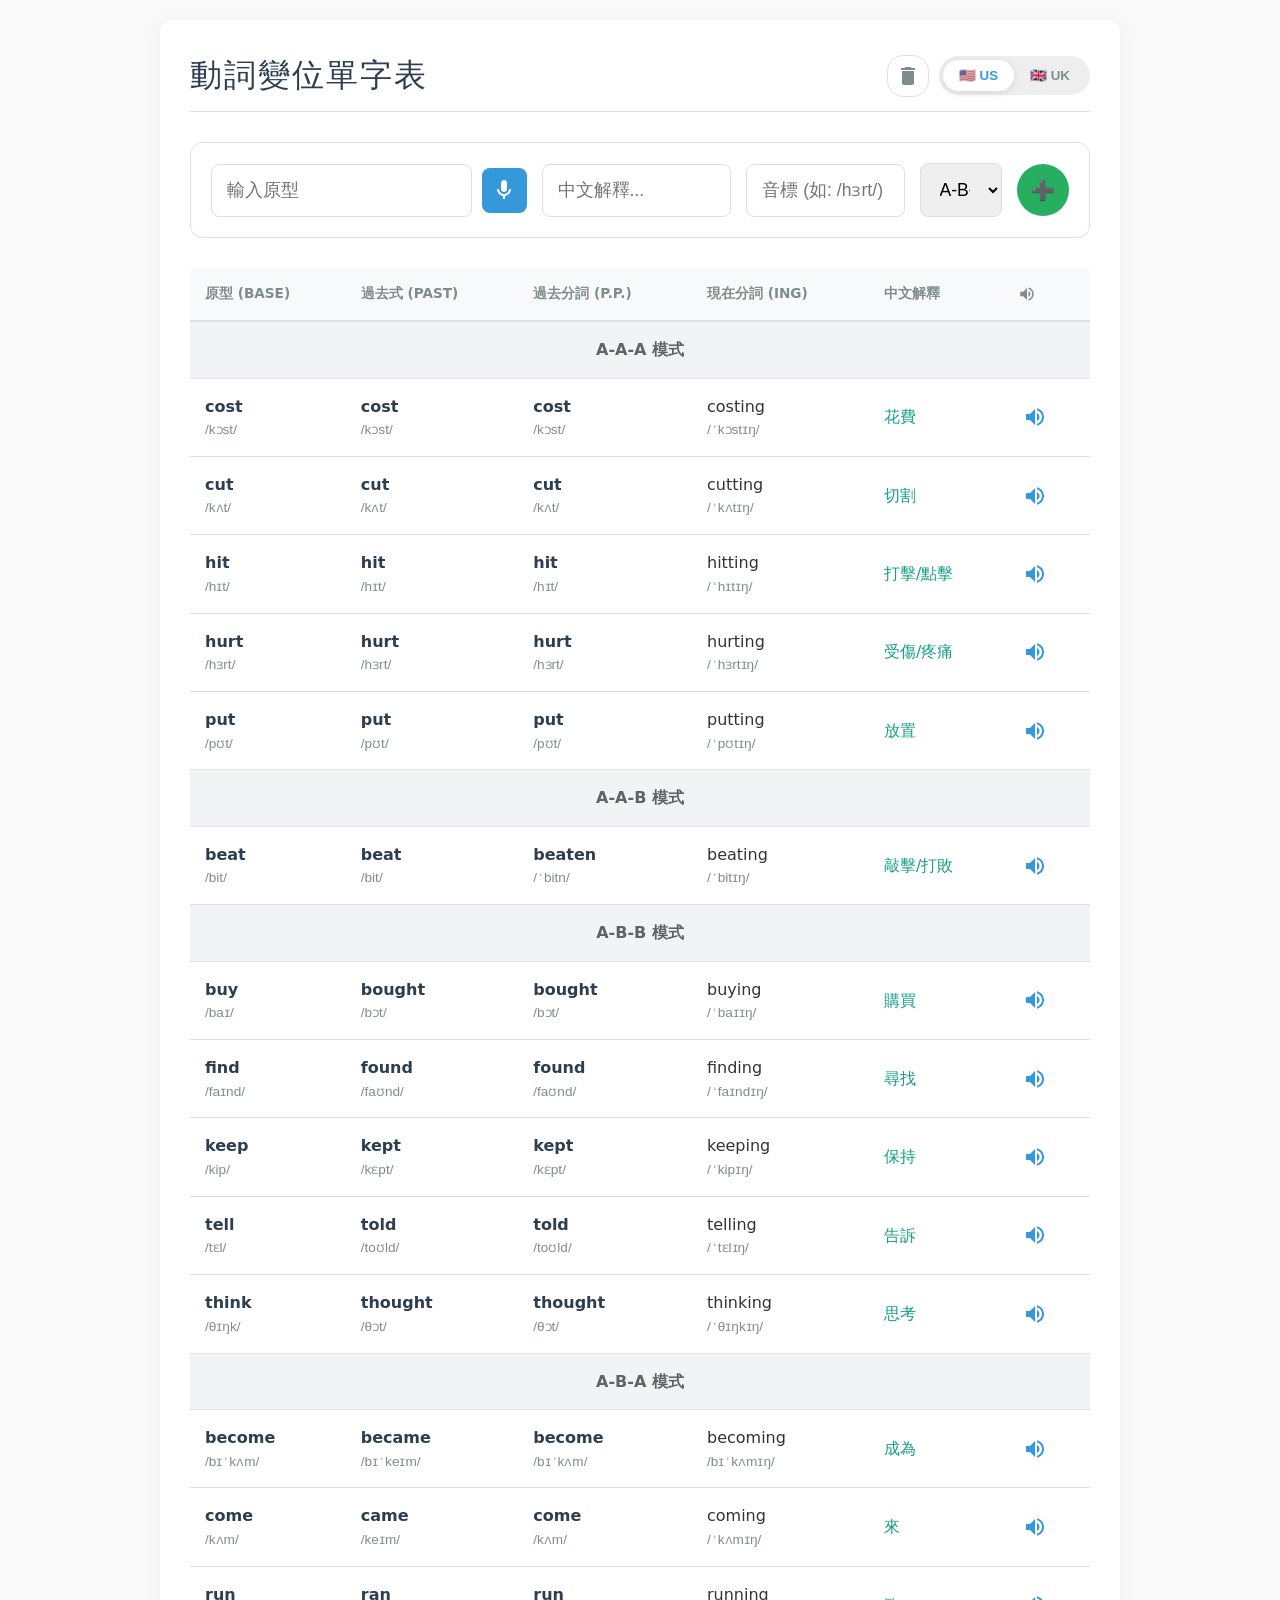
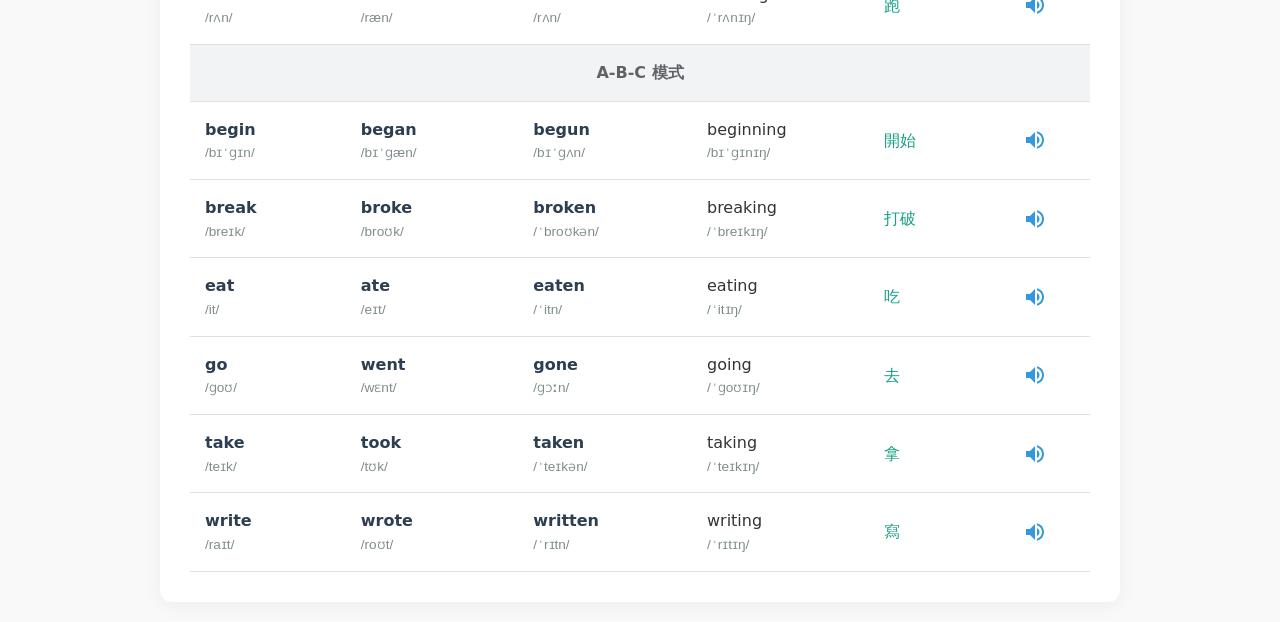
==== verb-list.html @ b42bd4d9 "Add files via upload" ====
<!DOCTYPE html>
<html lang="zh-TW">
<head>
    <meta charset="UTF-8">
    <meta name="viewport" content="width=device-width, initial-scale=1.0">
    <!-- 增加安全性：內容安全政策 (CSP) -->
    <meta http-equiv="Content-Security-Policy" content="default-src 'self'; script-src 'self' 'unsafe-inline'; style-src 'self' 'unsafe-inline'; connect-src 'self' https://api.dictionaryapi.dev https://api.mymemory.translated.net;">
    <title>動詞三態字典表 - Verb Conjugation</title>
    <style>
        :root {
            --primary-color: #2c3e50;
            --accent-color: #3498db;
            --bg-color: #f9f9f9;
            --text-color: #333;
            --border-color: #e0e0e0;
        }

        body {
            font-family: 'Segoe UI', system-ui, -apple-system, sans-serif;
            background-color: var(--bg-color);
            color: var(--text-color);
            line-height: 1.6;
            margin: 0;
            padding: 20px;
        }

        .container {
            max-width: 900px;
            margin: 0 auto;
            background: #fff;
            padding: 30px;
            border-radius: 12px;
            box-shadow: 0 4px 20px rgba(0,0,0,0.05);
        }

        .header-container {
            display: flex;
            justify-content: space-between;
            align-items: center;
            margin-bottom: 30px;
            border-bottom: 1px solid var(--border-color);
            padding-bottom: 10px;
        }

        h1 {
            color: var(--primary-color);
            font-weight: 300;
            margin: 0;
            letter-spacing: 2px;
        }

        .toggle-group {
            display: flex;
            background: #eee;
            border-radius: 20px;
            padding: 4px;
        }

        .toggle-btn {
            border: none;
            padding: 8px 16px;
            border-radius: 16px;
            cursor: pointer;
            font-weight: 600;
            background: transparent;
            color: #7f8c8d;
            transition: all 0.3s;
        }

        .toggle-btn.active {
            background: #fff;
            color: var(--accent-color);
            box-shadow: 0 2px 8px rgba(0,0,0,0.1);
        }

        table {
            width: 100%;
            border-collapse: collapse;
            margin-top: 20px;
        }

        th {
            background-color: #f8f9fa;
            color: #7f8c8d;
            font-weight: 600;
            text-transform: uppercase;
            font-size: 0.85rem;
            padding: 15px;
            text-align: left;
            border-bottom: 2px solid var(--border-color);
        }

        td {
            padding: 15px;
            border-bottom: 1px solid var(--border-color);
            vertical-align: middle;
        }

        .word-cell, td:nth-child(2), td:nth-child(3), td:nth-child(4) {
            font-weight: 600;
            color: var(--primary-color);
            cursor: pointer;
            transition: background-color 0.2s;
        }

        td:hover:not(.meaning):not(:last-child) {
            background-color: #ebf5fb;
        }

        .ipa {
            display: block;
            font-size: 0.85rem;
            color: #7f8c8d;
            font-family: 'Arial', sans-serif;
            font-weight: normal;
        }
        
        /* 發音中文字變藍色 */
        .speaking {
            color: #007bff !important;
            text-shadow: 0 0 2px rgba(0, 123, 255, 0.3);
        }
        
        /* 分類標題行樣式 */
        .group-header {
            background-color: #f1f3f4;
            font-weight: bold;
            color: #5f6368;
            text-align: center;
        }

        .meaning {
            color: #16a085;
            font-weight: 500;
        }

        /* 圖示基礎樣式 */
        .icon {
            width: 24px;
            height: 24px;
            fill: currentColor;
            display: inline-block;
            vertical-align: middle;
        }

        .btn-speak {
            background: none;
            border: none;
            cursor: pointer;
            color: var(--accent-color);
            display: flex;
            padding: 5px;
            transition: transform 0.2s;
        }

        .btn-speak:hover {
            transform: scale(1.2);
        }

        tr:hover {
            background-color: #fcfcfc;
        }

        @media (max-width: 600px) {
            .container { padding: 15px; }
            th, td { padding: 10px 5px; font-size: 0.9rem; }
            .ipa { font-size: 0.75rem; } /* 手機版改為縮小字體而非完全隱藏 */
            .checkbox-cell { width: 30px; }
        }

        /* 批量管理樣式 */
        .checkbox-cell {
            width: 45px;
            text-align: center;
            vertical-align: middle;
        }
        #btn-confirm-delete {
            background-color: #e74c3c;
            color: white;
            border: none;
            padding: 10px 20px;
            border-radius: 8px;
            margin-bottom: 20px;
            cursor: pointer;
            font-weight: bold;
            display: none;
            align-items: center;
            justify-content: center;
            gap: 8px;
            transition: background 0.2s;
        }
        #btn-confirm-delete:hover { background-color: #c0392b; }

        /* 快速新增區塊樣式 - 增加高度並保持一整行 */
        .add-bar {
            display: flex;
            gap: 15px;
            margin-bottom: 30px;
            padding: 20px;
            background: #fff;
            border: 1px solid var(--border-color);
            border-radius: 12px;
            flex-wrap: wrap; /* 允許換行以容納更多欄位 */
            align-items: center;
        }

        .add-input-group {
            display: flex;
            flex: 5;
            gap: 10px;
            min-width: 0;
            align-items: center;
        }

        .add-bar input, .add-bar select {
            padding: 15px; /* 增加高度 */
            border: 1px solid var(--border-color);
            border-radius: 8px;
            font-size: 1.1rem; /* 字體加大 */
            outline: none;
            min-width: 0;
        }

        .add-bar input:focus {
            border-color: var(--accent-color);
        }
        
        #add-base { flex: 1; }
        #add-mean { flex: 2.5; }
        #add-ipa { flex: 2; }
        #add-type { flex: 0.8; }

        .btn-add {
            background: #27ae60;
            color: white;
            border: none;
            width: 52px;
            height: 52px;
            border-radius: 50%;
            cursor: pointer;
            font-size: 1.2rem;
            display: flex;
            align-items: center;
            justify-content: center;
            flex-shrink: 0;
            transition: all 0.3s;
        }

        .btn-add:hover {
            background: #219150;
            transform: scale(1.1);
        }

        #btn-mic {
            background: var(--accent-color);
            color: white;
            border: none;
            border-radius: 8px;
            width: 45px;
            height: 45px;
            cursor: pointer;
            font-size: 1rem;
            display: flex;
            align-items: center;
            justify-content: center;
            flex-shrink: 0;
            transition: all 0.3s;
        }

        #btn-mic.recording {
            background: #e74c3c;
            transform: scale(1.1);
        }
    </style>
</head>
<body>

<div class="container">
    <div class="header-container">
        <h1>動詞變位單字表</h1>
        <div style="display: flex; gap: 10px; align-items: center;">
            <button id="btn-toggle-delete" class="toggle-btn" style="border: 1px solid var(--border-color); padding: 8px; display: flex; align-items: center; justify-content: center;" title="批量管理">
                <svg class="icon" viewBox="0 0 24 24"><path d="M6 19c0 1.1.9 2 2 2h8c1.1 0 2-.9 2-2V7H6v12zM19 4h-3.5l-1-1h-5l-1 1H5v2h14V4z"/></svg>
            </button>
            <div class="toggle-group">
                <button id="btn-us" class="toggle-btn active" title="美式發音">🇺🇸 US</button>
                <button id="btn-uk" class="toggle-btn" title="英式發音">🇬🇧 UK</button>
            </div>
        </div>
    </div>
    
    <!-- 快速新增功能區 -->
    <div class="add-bar">
        <div class="add-input-group">
            <input type="text" id="add-base" placeholder="輸入原型 ">
            <button id="btn-mic" title="語音輸入">
                <svg class="icon" viewBox="0 0 24 24"><path d="M12 14c1.66 0 3-1.34 3-3V5c0-1.66-1.34-3-3-3S9 3.34 9 5v6c0 1.66 1.34 3 3 3z"/><path d="M17 11c0 2.76-2.24 5-5 5s-5-2.24-5-5H5c0 3.53 2.61 6.43 6 6.92V21h2v-3.08c3.39-.49 6-3.39 6-6.92h-2z"/></svg>
            </button>
        </div>
        <input type="text" id="add-mean" placeholder="中文解釋...">
        <input type="text" id="add-ipa" placeholder="音標 (如: /hɜrt/)">
        <select id="add-type" title="選擇變化模式">
            <option value="A-B-B">A-B-B (常見)</option>
            <option value="A-B-C">A-B-C</option>
            <option value="A-A-A">A-A-A</option>
            <option value="A-B-A">A-B-A</option>
        </select>
        <button class="btn-add" id="btn-confirm-add" title="確認加入">➕</button>
    </div>

    <button id="btn-confirm-delete" title="執行刪除"></button>

    <table>
        <thead>
            <tr id="tableHeader">
                <th class="checkbox-cell" style="display: none;"><input type="checkbox" id="select-all"></th>
                <th>原型 (Base)</th>
                <th>過去式 (Past)</th>
                <th>過去分詞 (P.P.)</th>
                <th>現在分詞 (ing)</th>
                <th>中文解釋</th>
                <th title="發音">
                    <svg class="icon" style="width: 18px; height: 18px; color: #7f8c8d;" viewBox="0 0 24 24">
                        <path d="M3 9v6h4l5 5V4L7 9H3zm13.5 3c0-1.77-1.02-3.29-2.5-4.03v8.05c1.48-.73 2.5-2.25 2.5-4.02zM14 3.23v2.06c2.89.86 5 3.54 5 6.71s-2.11 5.85-5 6.71v2.06c4.01-.91 7-4.49 7-8.77s-2.99-7.86-7-8.77z"/>
                    </svg>
                </th>
            </tr>
        </thead>
        <tbody id="verbTableBody">
            <!-- 動詞資料將由 JS 填充 -->
        </tbody>
    </table>
</div>

<script>
    document.addEventListener('DOMContentLoaded', () => {
        // 定義喇叭 SVG 模板
        const speakerIcon = `<svg class="icon" viewBox="0 0 24 24"><path d="M3 9v6h4l5 5V4L7 9H3zm13.5 3c0-1.77-1.02-3.29-2.5-4.03v8.05c1.48-.73 2.5-2.25 2.5-4.02zM14 3.23v2.06c2.89.86 5 3.54 5 6.71s-2.11 5.85-5 6.71v2.06c4.01-.91 7-4.49 7-8.77s-2.99-7.86-7-8.77z"/></svg>`;

        // 定義管理與取消圖示
        const manageIcon = `<svg class="icon" viewBox="0 0 24 24"><path d="M6 19c0 1.1.9 2 2 2h8c1.1 0 2-.9 2-2V7H6v12zM19 4h-3.5l-1-1h-5l-1 1H5v2h14V4z"/></svg>`;
        const cancelIcon = `<svg class="icon" viewBox="0 0 24 24"><path d="M19 6.41L17.59 5 12 10.59 6.41 5 5 6.41 10.59 12 5 17.59 6.41 19 12 13.41 17.59 19 19 17.59 13.41 12z"/></svg>`;

        const defaultVerbs = [
            // A-A-A 模式 (三態同形)
            { type: "A-A-A", mean: "切割", base: { us: ["cut", "/kʌt/"], uk: ["cut", "/kʌt/"] }, past: { us: ["cut", "/kʌt/"], uk: ["cut", "/kʌt/"] }, pp: { us: ["cut", "/kʌt/"], uk: ["cut", "/kʌt/"] }, ing: { us: ["cutting", "/ˈkʌtɪŋ/"], uk: ["cutting", "/ˈkʌtɪŋ/"] } },
            { type: "A-A-A", mean: "放置", base: { us: ["put", "/pʊt/"], uk: ["put", "/pʊt/"] }, past: { us: ["put", "/pʊt/"], uk: ["put", "/pʊt/"] }, pp: { us: ["put", "/pʊt/"], uk: ["put", "/pʊt/"] }, ing: { us: ["putting", "/ˈpʊtɪŋ/"], uk: ["putting", "/ˈpʊtɪŋ/"] } },
            { type: "A-A-A", mean: "花費", base: { us: ["cost", "/kɔst/"], uk: ["cost", "/kɒst/"] }, past: { us: ["cost", "/kɔst/"], uk: ["cost", "/kɒst/"] }, pp: { us: ["cost", "/kɔst/"], uk: ["cost", "/kɒst/"] }, ing: { us: ["costing", "/ˈkɔstɪŋ/"], uk: ["costing", "/ˈkɒstɪŋ/"] } },
            { type: "A-A-A", mean: "受傷/疼痛", base: { us: ["hurt", "/hɜrt/"], uk: ["hurt", "/hɜːt/"] }, past: { us: ["hurt", "/hɜrt/"], uk: ["hurt", "/hɜːt/"] }, pp: { us: ["hurt", "/hɜrt/"], uk: ["hurt", "/hɜːt/"] }, ing: { us: ["hurting", "/ˈhɜrtɪŋ/"], uk: ["hurting", "/ˈhɜːtɪŋ/"] } },
            { type: "A-A-A", mean: "打擊/點擊", base: { us: ["hit", "/hɪt/"], uk: ["hit", "/hɪt/"] }, past: { us: ["hit", "/hɪt/"], uk: ["hit", "/hɪt/"] }, pp: { us: ["hit", "/hɪt/"], uk: ["hit", "/hɪt/"] }, ing: { us: ["hitting", "/ˈhɪtɪŋ/"], uk: ["hitting", "/ˈhɪtɪŋ/"] } },
            
            // A-A-B 模式 (原型與過去式相同)
            { type: "A-A-B", mean: "敲擊/打敗", base: { us: ["beat", "/bit/"], uk: ["beat", "/biːt/"] }, past: { us: ["beat", "/bit/"], uk: ["beat", "/biːt/"] }, pp: { us: ["beaten", "/ˈbitn/"], uk: ["beaten", "/ˈbiːtn/"] }, ing: { us: ["beating", "/ˈbitɪŋ/"], uk: ["beating", "/ˈbiːtɪŋ/"] } },

            // A-B-B 模式 (過去式與過去分詞相同)
            { type: "A-B-B", mean: "購買", base: { us: ["buy", "/baɪ/"], uk: ["buy", "/baɪ/"] }, past: { us: ["bought", "/bɔt/"], uk: ["bought", "/bɔːt/"] }, pp: { us: ["bought", "/bɔt/"], uk: ["bought", "/bɔːt/"] }, ing: { us: ["buying", "/ˈbaɪɪŋ/"], uk: ["buying", "/ˈbaɪɪŋ/"] } },
            { type: "A-B-B", mean: "保持", base: { us: ["keep", "/kip/"], uk: ["keep", "/kiːp/"] }, past: { us: ["kept", "/kɛpt/"], uk: ["kept", "/kɛpt/"] }, pp: { us: ["kept", "/kɛpt/"], uk: ["kept", "/kɛpt/"] }, ing: { us: ["keeping", "/ˈkipɪŋ/"], uk: ["keeping", "/ˈkiːpɪŋ/"] } },
            { type: "A-B-B", mean: "尋找", base: { us: ["find", "/faɪnd/"], uk: ["find", "/faɪnd/"] }, past: { us: ["found", "/faʊnd/"], uk: ["found", "/faʊnd/"] }, pp: { us: ["found", "/faʊnd/"], uk: ["found", "/faʊnd/"] }, ing: { us: ["finding", "/ˈfaɪndɪŋ/"], uk: ["finding", "/ˈfaɪndɪŋ/"] } },
            { type: "A-B-B", mean: "告訴", base: { us: ["tell", "/tɛl/"], uk: ["tell", "/tɛl/"] }, past: { us: ["told", "/toʊld/"], uk: ["told", "/təʊld/"] }, pp: { us: ["told", "/toʊld/"], uk: ["told", "/təʊld/"] }, ing: { us: ["telling", "/ˈtɛlɪŋ/"], uk: ["telling", "/ˈtɛlɪŋ/"] } },
            { type: "A-B-B", mean: "思考", base: { us: ["think", "/θɪŋk/"], uk: ["think", "/θɪŋk/"] }, past: { us: ["thought", "/θɔt/"], uk: ["thought", "/θɔːt/"] }, pp: { us: ["thought", "/θɔt/"], uk: ["thought", "/θɔːt/"] }, ing: { us: ["thinking", "/ˈθɪŋkɪŋ/"], uk: ["thinking", "/ˈθɪŋkɪŋ/"] } },

            // A-B-A 模式 (原型與過去分詞相同)
            { type: "A-B-A", mean: "跑", base: { us: ["run", "/rʌn/"], uk: ["run", "/rʌn/"] }, past: { us: ["ran", "/ræn/"], uk: ["ran", "/ræn/"] }, pp: { us: ["run", "/rʌn/"], uk: ["run", "/rʌn/"] }, ing: { us: ["running", "/ˈrʌnɪŋ/"], uk: ["running", "/ˈrʌnɪŋ/"] } },
            { type: "A-B-A", mean: "成為", base: { us: ["become", "/bɪˈkʌm/"], uk: ["become", "/bɪˈkʌm/"] }, past: { us: ["became", "/bɪˈkeɪm/"], uk: ["became", "/bɪˈkeɪm/"] }, pp: { us: ["become", "/bɪˈkʌm/"], uk: ["become", "/bɪˈkʌm/"] }, ing: { us: ["becoming", "/bɪˈkʌmɪŋ/"], uk: ["becoming", "/bɪˈkʌmɪŋ/"] } },
            { type: "A-B-A", mean: "來", base: { us: ["come", "/kʌm/"], uk: ["come", "/kʌm/"] }, past: { us: ["came", "/keɪm/"], uk: ["came", "/keɪm/"] }, pp: { us: ["come", "/kʌm/"], uk: ["come", "/kʌm/"] }, ing: { us: ["coming", "/ˈkʌmɪŋ/"], uk: ["coming", "/ˈkʌmɪŋ/"] } },

            // A-B-C 模式 (三態皆不同形)
            { type: "A-B-C", mean: "去", base: { us: ["go", "/ɡoʊ/"], uk: ["go", "/ɡəʊ/"] }, past: { us: ["went", "/wɛnt/"], uk: ["went", "/wɛnt/"] }, pp: { us: ["gone", "/ɡɔːn/"], uk: ["gone", "/ɡɒn/"] }, ing: { us: ["going", "/ˈɡoʊɪŋ/"], uk: ["going", "/ˈɡəʊɪŋ/"] } },
            { type: "A-B-C", mean: "吃", base: { us: ["eat", "/it/"], uk: ["eat", "/iːt/"] }, past: { us: ["ate", "/eɪt/"], uk: ["ate", "/et/"] }, pp: { us: ["eaten", "/ˈitn/"], uk: ["eaten", "/ˈiːtn/"] }, ing: { us: ["eating", "/ˈitɪŋ/"], uk: ["eating", "/ˈiːtɪŋ/"] } },
            { type: "A-B-C", mean: "拿", base: { us: ["take", "/teɪk/"], uk: ["take", "/teɪk/"] }, past: { us: ["took", "/tʊk/"], uk: ["took", "/tʊk/"] }, pp: { us: ["taken", "/ˈteɪkən/"], uk: ["taken", "/ˈteɪkən/"] }, ing: { us: ["taking", "/ˈteɪkɪŋ/"], uk: ["taking", "/ˈteɪkɪŋ/"] } },
            { type: "A-B-C", mean: "寫", base: { us: ["write", "/raɪt/"], uk: ["write", "/raɪt/"] }, past: { us: ["wrote", "/roʊt/"], uk: ["wrote", "/rəʊt/"] }, pp: { us: ["written", "/ˈrɪtn/"], uk: ["written", "/ˈrɪtn/"] }, ing: { us: ["writing", "/ˈrɪtɪŋ/"], uk: ["writing", "/ˈrɪtɪŋ/"] } },
            { type: "A-B-C", mean: "打破", base: { us: ["break", "/breɪk/"], uk: ["break", "/breɪk/"] }, past: { us: ["broke", "/broʊk/"], uk: ["broke", "/brəʊk/"] }, pp: { us: ["broken", "/ˈbroʊkən/"], uk: ["broken", "/ˈbrəʊkən/"] }, ing: { us: ["breaking", "/ˈbreɪkɪŋ/"], uk: ["breaking", "/ˈbreɪkɪŋ/"] } },
            { type: "A-B-C", mean: "開始", base: { us: ["begin", "/bɪˈɡɪn/"], uk: ["begin", "/bɪˈɡɪn/"] }, past: { us: ["began", "/bɪˈɡæn/"], uk: ["began", "/bɪˈɡæn/"] }, pp: { us: ["begun", "/bɪˈɡʌn/"], uk: ["begun", "/bɪˈɡʌn/"] }, ing: { us: ["beginning", "/bɪˈɡɪnɪŋ/"], uk: ["beginning", "/bɪˈɡɪnɪŋ/"] } }
        ];

        // 從本地儲存讀取自定義單字
        let customVerbs = JSON.parse(localStorage.getItem('customVerbs')) || [];
        let hiddenDefaultIds = JSON.parse(localStorage.getItem('hiddenDefaultIds')) || [];
        let isDeleteMode = false;

        const tableBody = document.getElementById('verbTableBody');
        const btnToggleDelete = document.getElementById('btn-toggle-delete');
        const btnConfirmDelete = document.getElementById('btn-confirm-delete');
        const btnUs = document.getElementById('btn-us');
        const btnUk = document.getElementById('btn-uk');
        const btnMic = document.getElementById('btn-mic');
        const addBase = document.getElementById('add-base');
        const addMean = document.getElementById('add-mean');
        const addIpa = document.getElementById('add-ipa');
        const addType = document.getElementById('add-type');
        const btnConfirmAdd = document.getElementById('btn-confirm-add');
        
        let autoFillTimeout;
        let autoFetchedIpas = {
            past: { us: "", uk: "" },
            ing: { us: "", uk: "" }
        };

        // 強化版智慧規則預測 - 移至外部以便共用
        const predictForms = (word) => {
            let past = word + "ed";
            let ing = word + "ing";

            if (word.endsWith('e')) {
                past = word + "d";
                ing = word.slice(0, -1) + "ing";
            } else if (word.match(/[bcdfghjklmnpqrstvwxyz][aeiou][bcdfghjklmnpqrstvwxyz]$/)) {
                // 重複字尾規則 (如 stop -> stopped)
                const lastChar = word.slice(-1);
                if (!['y','w','x'].includes(lastChar)) {
                    past = word + lastChar + "ed";
                    ing = word + lastChar + "ing";
                }
            } else if (word.endsWith('y') && !/[aeiou]y$/.test(word)) {
                // 子音+y 規則 (如 study -> studied)
                past = word.slice(0, -1) + "ied";
            }
            return { past, ing };
        };

        // 根據發音規則合成音標 (通靈 Fallback 邏輯)
        const generateDerivedIpa = (baseIpa, suffixType) => {
            if (!baseIpa) return "";
            let cleanIpa = baseIpa.replace(/\//g, '').trim();
            if (!cleanIpa) return "";

            if (suffixType === 'ing') return `/${cleanIpa}ɪŋ/`;
            
            if (suffixType === 'ed') {
                // 規則 1: t 或 d 結尾 -> 發 /ɪd/
                if (cleanIpa.endsWith('t') || cleanIpa.endsWith('d')) return `/${cleanIpa}ɪd/`;
                // 規則 2: 無聲子音結尾 -> 發 /t/
                const voiceless = ['p', 'k', 'f', 'θ', 's', 'ʃ', 'tʃ'];
                if (voiceless.some(v => cleanIpa.endsWith(v))) return `/${cleanIpa}t/`;
                // 規則 3: 其餘 -> 發 /d/
                return `/${cleanIpa}d/`;
            }
            return "";
        };

        // 輔助函式：從 API 抓取特定單字的音標 (邏輯保持不變)
        const fetchIpaFromApi = async (word) => {
            try {
                const response = await fetch(`https://api.dictionaryapi.dev/api/v2/entries/en/${word}`);
                if (response.ok) {
                    const data = await response.json();
                    const entry = data[0];
                    let usIpa = "", ukIpa = "";
                    if (entry.phonetics && entry.phonetics.length > 0) {
                        const usEntry = entry.phonetics.find(p => p.audio?.includes('-us') || p.sourceUrl?.includes('cambridge'));
                        const ukEntry = entry.phonetics.find(p => p.audio?.includes('-uk') || !p.audio);
                        usIpa = (usEntry?.text || entry.phonetic || "").replace(/\//g, '');
                        ukIpa = (ukEntry?.text || entry.phonetic || "").replace(/\//g, '');
                    }
                    return { us: usIpa, uk: ukIpa };
                }
            } catch (e) { console.log("IPA fetch failed"); }
            return { us: "", uk: "" };
        };

        // 自動填寫功能：將邏輯獨立出來，方便「打字」與「語音」都能觸發
        const performAutoFill = async () => {
            const val = addBase.value.trim().toLowerCase();
            if (val.length < 2) return; // 長度太短不觸發

            const allVerbs = [...defaultVerbs, ...customVerbs];
            const found = allVerbs.find(v => 
                v.base.us[0].toLowerCase() === val || 
                v.base.uk[0].toLowerCase() === val
            );

            if (found) {
                addMean.value = found.mean;
                
                // 安全檢查：確保音標存在才執行 replace
                const usIpa = found.base.us[1] || "";
                const ukIpa = found.base.uk[1] || "";
                addIpa.value = (usIpa || ukIpa).replace(/\//g, '');
                
                autoFetchedIpas.past = { 
                    us: (found.past.us[1] || "").replace(/\//g, ''), 
                    uk: (found.past.uk[1] || "").replace(/\//g, '') 
                };
                autoFetchedIpas.ing = { 
                    us: (found.ing.us[1] || "").replace(/\//g, ''), 
                    uk: (found.ing.uk[1] || "").replace(/\//g, '') 
                };
                addType.value = found.type;
                
                [addMean, addIpa, addType].forEach(el => {
                    el.style.backgroundColor = '#e8f0fe';
                    setTimeout(() => el.style.backgroundColor = '', 500);
                });
                return; // 找到本地資料就結束
            }

            // --- 通靈模式：若本地找不到，則嘗試從 API 抓取音標 ---
            clearTimeout(autoFillTimeout);
            autoFillTimeout = setTimeout(async () => {
                const { past: predictedPast, ing: predictedIng } = predictForms(val);
                
                // 1. 同步抓取原型、預測過去式與 ing 的音標
                const [baseIpa, pastIpa, ingIpa] = await Promise.all([
                    fetchIpaFromApi(val),
                    fetchIpaFromApi(predictedPast),
                    fetchIpaFromApi(predictedIng)
                ]);

                addIpa.value = baseIpa.us || baseIpa.uk || "";
                
                autoFetchedIpas.past = pastIpa;
                autoFetchedIpas.ing = ingIpa;
                
                // 預測模式設為 A-B-B (最常見)
                addType.value = "A-B-B";

                // 成功抓取的視覺回饋
                if (addIpa.value) {
                    addIpa.style.backgroundColor = '#d1f2eb';
                    setTimeout(() => addIpa.style.backgroundColor = '', 800);
                }

                // 2. 自動翻譯 (通靈中文解釋)
                try {
                    const transRes = await fetch(`https://api.mymemory.translated.net/get?q=${val}&langpair=en|zh-TW`);
                    if (transRes.ok) {
                        const data = await transRes.json();
                        const translation = data.responseData.translatedText;
                        if (translation && translation !== val) {
                            addMean.value = translation;
                            addMean.style.backgroundColor = '#d1f2eb';
                            setTimeout(() => addMean.style.backgroundColor = '', 800);
                        }
                    }
                } catch (e) { console.log("翻譯 API 失敗"); }

            }, 800); // 停止打字 0.8 秒後觸發 API 查詢
        };
        
        // 監聽鍵盤輸入事件
        addBase.addEventListener('input', performAutoFill);

        let currentLang = 'us'; // 'us' or 'uk'
        
        // 語音播放功能優化
        const speak = (text, element) => {
            if (!('speechSynthesis' in window)) {
                alert("抱歉，您的瀏覽器不支援語音合成功能。");
                return;
            }
            
            // 先停止當前正在播放的語音，這能解決多數「聽不到」的掛起問題
            window.speechSynthesis.cancel();
            
            // 移除所有目前的發音中標記
            document.querySelectorAll('.speaking').forEach(el => el.classList.remove('speaking'));

            const msg = new SpeechSynthesisUtterance(text);
            msg.lang = currentLang === 'us' ? 'en-US' : 'en-GB';
            msg.rate = 0.85; // 稍微調慢一點點，更方便記憶
            msg.volume = 1;
            
            if (element) {
                msg.onstart = () => element.classList.add('speaking');
                msg.onend = () => element.classList.remove('speaking');
                msg.onerror = () => element.classList.remove('speaking');
            }
            
            window.speechSynthesis.speak(msg);
        };

        // 渲染表格
        const renderTable = (filter = '') => {
            tableBody.innerHTML = '';
            
            // 輔助函式：判斷音標是否有有效內容
            const getIpaHtml = (ipa) => {
                if (typeof ipa !== 'string') return '';
                const trimmed = ipa.trim();
                return (!trimmed || trimmed === "" || trimmed === "/ /") ? '' : `<span class="ipa">${trimmed}</span>`;
            };

            const query = filter.toLowerCase().trim();
            
            // 合併內建與自定義單字
            const allVerbs = [
                ...defaultVerbs.filter(v => !hiddenDefaultIds.includes(v.base.us[0])),
                ...customVerbs
            ];

            const groupOrder = ["A-A-A", "A-A-B", "A-B-B", "A-B-A", "A-B-C"];
            
            // 更新表頭勾選框顯示
            document.querySelector('.checkbox-cell').style.display = isDeleteMode ? 'table-cell' : 'none';

            groupOrder.forEach(groupType => {
                // 先過濾符合搜尋條件的單字
                const groupVerbs = allVerbs.filter(v => {
                    if (v.type !== groupType) return false;
                    if (!query) return true;
                    
                    return v.mean.includes(query) || 
                           v.base[currentLang][0].toLowerCase().includes(query) ||
                           v.past[currentLang][0].toLowerCase().includes(query) ||
                           v.pp[currentLang][0].toLowerCase().includes(query) ||
                           v.ing[currentLang][0].toLowerCase().includes(query);
                });

                if (groupVerbs.length === 0) return;

                // 根據當前語言的單字拼寫進行 A-Z 排序
                groupVerbs.sort((a, b) => a.base[currentLang][0].localeCompare(b.base[currentLang][0]));

                // 加入分類模式標題行
                const headerRow = document.createElement('tr');
                const colspan = isDeleteMode ? 7 : 6;
                headerRow.innerHTML = `<td colspan="${colspan}" class="group-header">${groupType} 模式</td>`;
                tableBody.appendChild(headerRow);

                groupVerbs.forEach(v => {
                    const data = {
                        base: v.base[currentLang],
                        past: v.past[currentLang],
                        pp: v.pp[currentLang],
                        ing: v.ing[currentLang]
                    };
                    const verbId = v.id || v.base.us[0];
                    const row = document.createElement('tr');
                    row.innerHTML = `
                        <td class="checkbox-cell" style="display: ${isDeleteMode ? 'table-cell' : 'none'};">
                            <input type="checkbox" class="verb-checkbox" data-id="${verbId}">
                        </td>
                        <td class="word-cell" data-speak="${data.base[0]}">${data.base[0]}${getIpaHtml(data.base[1])}</td>
                        <td data-speak="${data.past[0]}">${data.past[0]}${getIpaHtml(data.past[1])}</td>
                        <td data-speak="${data.pp[0]}">${data.pp[0]}${getIpaHtml(data.pp[1])}</td>
                        <td data-speak="${data.ing[0]}">${data.ing[0]}${getIpaHtml(data.ing[1])}</td>
                        <td class="meaning">${v.mean}</td>
                        <td>
                            <div style="display: flex; gap: 5px; align-items: center;">
                                <button class="btn-speak" data-speak="${data.base[0]}, ${data.past[0]}, ${data.pp[0]}" title="發音">${speakerIcon}</button>
                            </div>
                        </td>
                    `;
                    tableBody.appendChild(row);
                });
            });
        };

        // 新增單字邏輯
        btnConfirmAdd.addEventListener('click', () => {
            const base = addBase.value.trim();
            const mean = addMean.value.trim();
            const type = addType.value;

            // 輔助函式：自動幫音標加上斜線 / /
            const formatIpa = (val) => {
                val = val.trim();
                if (!val) return "";
                if (!val.startsWith('/')) val = '/' + val;
                if (!val.endsWith('/')) val = val + '/';
                return val;
            };

            const ipaValue = formatIpa(addIpa.value);

            if (!base || !mean) {
                alert("請填寫單字與中文解釋");
                return;
            }

            // 智慧預測內容
            const regular = base.endsWith('e') ? base + 'd' : base + 'ed';
            const ing = base.endsWith('e') ? base.slice(0, -1) + 'ing' : base + 'ing';
            
            let past = regular, pp = regular;
            if (type === 'A-A-A') { past = base; pp = base; }
            else if (type === 'A-B-A') { pp = base; }

            const newVerb = {
                id: Date.now(), // 唯一 ID 用於刪除
                isCustom: true,
                type: type,
                mean: mean,
                base: { us: [base, ipaValue], uk: [base, ipaValue] },
                past: { us: [past, (type === 'A-A-A' ? ipaValue : "")], uk: [past, (type === 'A-A-A' ? ipaValue : "")] },
                pp: { us: [pp, (type === 'A-A-A' || type === 'A-B-A' ? ipaValue : "")], uk: [pp, (type === 'A-A-A' || type === 'A-B-A' ? ipaValue : "")] },
                ing: { us: [ing, ""], uk: [ing, ""] }
            };

            customVerbs.push(newVerb);
            localStorage.setItem('customVerbs', JSON.stringify(customVerbs));
            renderTable();
            
            // 重置輸入框
            addBase.value = '';
            addMean.value = '';
            addIpa.value = '';
            autoFetchedIpas = { past: { us: "", uk: "" }, ing: { us: "", uk: "" } };
        });

        // 語音辨識功能
        const Recognition = window.SpeechRecognition || window.webkitSpeechRecognition;
        if (Recognition) {
            const recognition = new Recognition();
            recognition.lang = 'en-US'; // 預設辨識英文
            recognition.continuous = false;
            recognition.interimResults = false;

            recognition.onstart = () => btnMic.classList.add('recording');
            recognition.onend = () => btnMic.classList.remove('recording');
            
            recognition.onresult = (event) => {
                const transcript = event.results[0][0].transcript;
                addBase.value = transcript.replace('.', ''); // 語音轉文字後填入原型框
                performAutoFill(); // 手動觸發自動填寫，修正語音輸入沒反應的問題
            };

            btnMic.addEventListener('click', () => {
                try {
                    recognition.start();
                } catch (e) {
                    recognition.stop();
                }
            });
        } else {
            btnMic.style.display = 'none';
            console.warn("瀏覽器不支援語音辨識");
        }

        // 事件監聽：切換語系
        btnUs.addEventListener('click', () => {
            currentLang = 'us';
            btnUs.classList.add('active');
            btnUk.classList.remove('active');
            renderTable();
        });

        btnUk.addEventListener('click', () => {
            currentLang = 'uk';
            btnUk.classList.add('active');
            btnUs.classList.remove('active');
            renderTable();
        });

        // 批量管理邏輯
        btnToggleDelete.addEventListener('click', () => {
            isDeleteMode = !isDeleteMode;
            btnToggleDelete.classList.toggle('active');
            btnToggleDelete.innerHTML = isDeleteMode ? cancelIcon : manageIcon;
            btnToggleDelete.title = isDeleteMode ? '取消管理' : '批量管理';
            document.querySelector('table').classList.toggle('delete-mode', isDeleteMode);
            btnConfirmDelete.style.display = isDeleteMode ? 'flex' : 'none';
            btnConfirmDelete.innerHTML = `${manageIcon} (0)`;
            renderTable();
        });

        // 更新選中計數
        tableBody.addEventListener('change', (e) => {
            if (e.target.classList.contains('verb-checkbox')) {
                const count = document.querySelectorAll('.verb-checkbox:checked').length;
                btnConfirmDelete.innerHTML = `${manageIcon} (${count})`;
            }
        });

        // 全選功能
        document.getElementById('select-all').addEventListener('change', (e) => {
            const checkboxes = document.querySelectorAll('.verb-checkbox');
            checkboxes.forEach(cb => cb.checked = e.target.checked);
            const count = document.querySelectorAll('.verb-checkbox:checked').length;
            btnConfirmDelete.innerHTML = `${manageIcon} (${count})`;
        });

        btnConfirmDelete.addEventListener('click', () => {
            const checked = document.querySelectorAll('.verb-checkbox:checked');
            const idsToDelete = Array.from(checked).map(cb => cb.getAttribute('data-id'));
            
            if (idsToDelete.length === 0) {
                alert("請先勾選要刪除的單字");
                return;
            }

            if (confirm(`確定要刪除選中的 ${idsToDelete.length} 個單字嗎？`)) {
                // 從自定義單字中移除
                customVerbs = customVerbs.filter(v => !idsToDelete.includes(v.id?.toString()));
                
                // 從預設單字中隱藏 (ID 是原型字串)
                idsToDelete.forEach(id => {
                    const isDefault = defaultVerbs.some(dv => dv.base.us[0] === id);
                    if (isDefault && !hiddenDefaultIds.includes(id)) {
                        hiddenDefaultIds.push(id);
                    }
                });

                localStorage.setItem('customVerbs', JSON.stringify(customVerbs));
                localStorage.setItem('hiddenDefaultIds', JSON.stringify(hiddenDefaultIds));
                
                isDeleteMode = false;
                btnToggleDelete.innerHTML = manageIcon;
                btnToggleDelete.title = '批量管理';
                btnConfirmDelete.style.display = 'none';
                document.getElementById('select-all').checked = false;
                renderTable();
            }
        });

        // 事件委派：監聽點擊發音
        tableBody.addEventListener('click', (e) => {
            const clickable = e.target.closest('[data-speak]');
            if (clickable) {
                const textToSpeak = clickable.getAttribute('data-speak');
                speak(textToSpeak, clickable);
                return;
            }
        });

        // 初始渲染
        renderTable();
    });
</script>

</body>
</html>
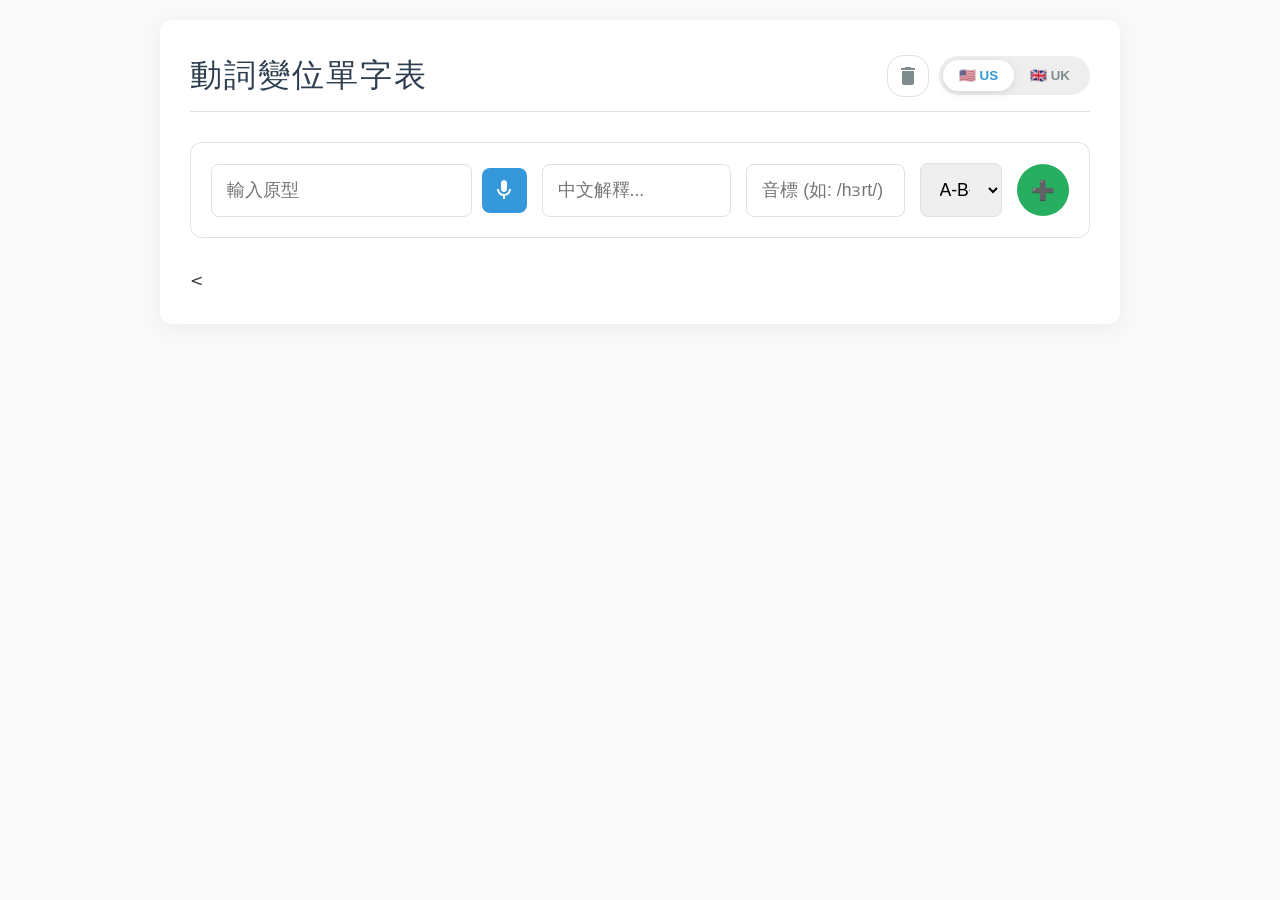
==== commit 603a2e76: "Add files via upload" ====
--- a/verb-list.html
+++ b/verb-list.html
@@ -160,12 +160,47 @@
         tr:hover {
             background-color: #fcfcfc;
         }
+        
+        /* 防止表格過寬破壞手機版佈局 */
+        .table-container {
+            overflow-x: auto;
+        }
 
         @media (max-width: 600px) {
             .container { padding: 15px; }
             th, td { padding: 10px 5px; font-size: 0.9rem; }
             .ipa { font-size: 0.75rem; } /* 手機版改為縮小字體而非完全隱藏 */
             .checkbox-cell { width: 30px; }
+
+            /* RWD 快速新增區塊佈局調整 */
+            .add-bar {
+                gap: 10px;
+                padding: 15px;
+            }
+            .add-input-group {
+                flex: 1 1 calc(65% - 10px); /* 第一行左 */
+                order: 1;
+            }
+            #add-mean {
+                flex: 1 1 calc(35% - 10px); /* 第一行右 */
+                order: 2;
+            }
+            #add-ipa {
+                display: none; /* 手機版隱藏音標輸入框 */
+            }
+            #add-type {
+                flex: 1 1 calc(75% - 10px);
+                order: 3;
+            }
+            .btn-add {
+                width: 45px;
+                height: 45px;
+                order: 4;
+            }
+            .add-bar input, .add-bar select {
+                padding: 10px;
+                font-size: 1rem;
+            }
         }
 
         /* 批量管理樣式 */
@@ -310,26 +345,8 @@
 
     <button id="btn-confirm-delete" title="執行刪除"></button>
 
-    <table>
-        <thead>
-            <tr id="tableHeader">
-                <th class="checkbox-cell" style="display: none;"><input type="checkbox" id="select-all"></th>
-                <th>原型 (Base)</th>
-                <th>過去式 (Past)</th>
-                <th>過去分詞 (P.P.)</th>
-                <th>現在分詞 (ing)</th>
-                <th>中文解釋</th>
-                <th title="發音">
-                    <svg class="icon" style="width: 18px; height: 18px; color: #7f8c8d;" viewBox="0 0 24 24">
-                        <path d="M3 9v6h4l5 5V4L7 9H3zm13.5 3c0-1.77-1.02-3.29-2.5-4.03v8.05c1.48-.73 2.5-2.25 2.5-4.02zM14 3.23v2.06c2.89.86 5 3.54 5 6.71s-2.11 5.85-5 6.71v2.06c4.01-.91 7-4.49 7-8.77s-2.99-7.86-7-8.77z"/>
-                    </svg>
-                </th>
-            </tr>
-        </thead>
-        <tbody id="verbTableBody">
-            <!-- 動詞資料將由 JS 填充 -->
-        </tbody>
-    </table>
+    <   </table>
+    </div>
 </div>
 
 <script>
